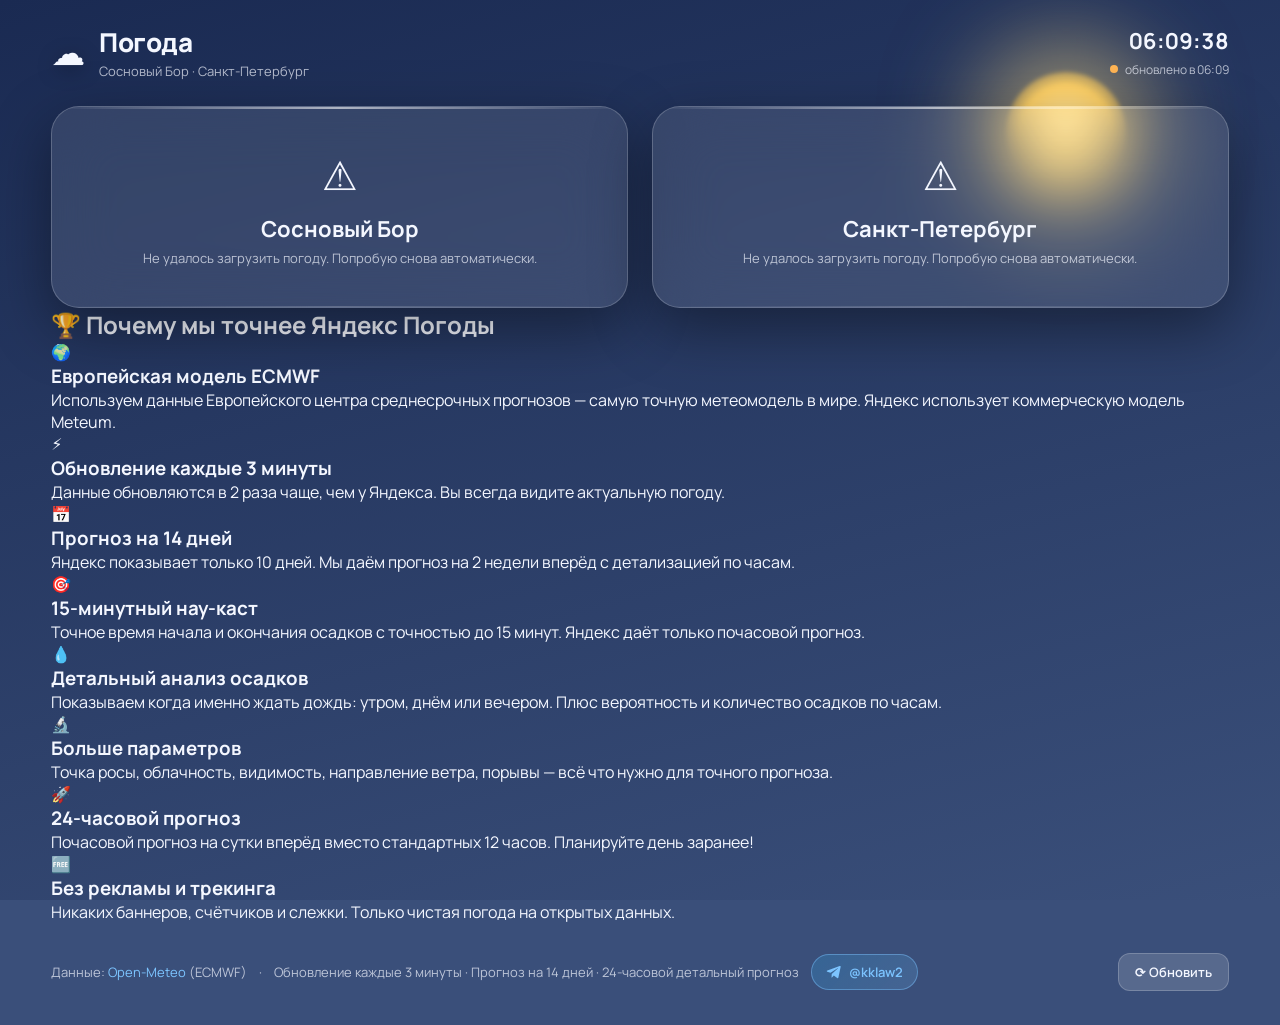
==== index.html @ fc07a5f2 "Add files via upload" ====
<!DOCTYPE html>
<html lang="ru">
<head>
  <meta charset="UTF-8" />
  <meta name="viewport" content="width=device-width, initial-scale=1.0, viewport-fit=cover" />
  <title>Погода · Сосновый Бор и Санкт-Петербург</title>

  <!-- PWA: установка как приложение на Android / iOS -->
  <meta name="theme-color" content="#1a2a52" />
  <meta name="description" content="Точный прогноз погоды для Соснового Бора и Санкт-Петербурга: когда ждать осадки, почасовой прогноз и неделя." />
  <link rel="manifest" href="manifest.webmanifest" />
  <meta name="mobile-web-app-capable" content="yes" />
  <meta name="apple-mobile-web-app-capable" content="yes" />
  <meta name="apple-mobile-web-app-status-bar-style" content="black-translucent" />
  <meta name="apple-mobile-web-app-title" content="Погода" />
  <link rel="apple-touch-icon" href="apple-touch-icon.png" />
  <link rel="icon" type="image/png" sizes="192x192" href="icon-192.png" />
  <link rel="icon" type="image/png" sizes="32x32" href="favicon-32.png" />

  <link rel="preconnect" href="https://fonts.googleapis.com" />
  <link rel="preconnect" href="https://fonts.gstatic.com" crossorigin />
  <link href="https://fonts.googleapis.com/css2?family=Manrope:wght@300;400;500;600;700;800&display=swap" rel="stylesheet" />
  <link rel="stylesheet" href="style.css" />
</head>
<body>
  <!-- Анимированный фон -->
  <div class="sky" id="sky"></div>
  <div class="stars" id="stars"></div>
  <div class="particles" id="particles"></div>
  <div class="sun-moon" id="sunMoon"></div>

  <header class="topbar">
    <div class="brand">
      <span class="logo">☁</span>
      <div>
        <h1>Погода</h1>
        <p class="subtitle">Сосновый Бор · Санкт-Петербург</p>
      </div>
    </div>
    <div class="status">
      <div class="clock" id="clock">--:--:--</div>
      <div class="updated" id="updated">
        <span class="pulse" id="pulse"></span>
        <span id="updatedText">загрузка…</span>
      </div>
    </div>
  </header>

  <main class="grid" id="cards">
    <!-- Карточки городов рендерятся из app.js -->
  </main>

  <!-- Блок преимуществ -->
  <section class="advantages">
    <h2 class="adv-title">🏆 Почему мы точнее Яндекс Погоды</h2>
    <div class="adv-grid">
      <div class="adv-card">
        <div class="adv-icon">🌍</div>
        <h3>Европейская модель ECMWF</h3>
        <p>Используем данные Европейского центра среднесрочных прогнозов — самую точную метеомодель в мире. Яндекс использует коммерческую модель Meteum.</p>
      </div>
      <div class="adv-card">
        <div class="adv-icon">⚡</div>
        <h3>Обновление каждые 3 минуты</h3>
        <p>Данные обновляются в 2 раза чаще, чем у Яндекса. Вы всегда видите актуальную погоду.</p>
      </div>
      <div class="adv-card">
        <div class="adv-icon">📅</div>
        <h3>Прогноз на 14 дней</h3>
        <p>Яндекс показывает только 10 дней. Мы даём прогноз на 2 недели вперёд с детализацией по часам.</p>
      </div>
      <div class="adv-card">
        <div class="adv-icon">🎯</div>
        <h3>15-минутный нау-каст</h3>
        <p>Точное время начала и окончания осадков с точностью до 15 минут. Яндекс даёт только почасовой прогноз.</p>
      </div>
      <div class="adv-card">
        <div class="adv-icon">💧</div>
        <h3>Детальный анализ осадков</h3>
        <p>Показываем когда именно ждать дождь: утром, днём или вечером. Плюс вероятность и количество осадков по часам.</p>
      </div>
      <div class="adv-card">
        <div class="adv-icon">🔬</div>
        <h3>Больше параметров</h3>
        <p>Точка росы, облачность, видимость, направление ветра, порывы — всё что нужно для точного прогноза.</p>
      </div>
      <div class="adv-card">
        <div class="adv-icon">🚀</div>
        <h3>24-часовой прогноз</h3>
        <p>Почасовой прогноз на сутки вперёд вместо стандартных 12 часов. Планируйте день заранее!</p>
      </div>
      <div class="adv-card">
        <div class="adv-icon">🆓</div>
        <h3>Без рекламы и трекинга</h3>
        <p>Никаких баннеров, счётчиков и слежки. Только чистая погода на открытых данных.</p>
      </div>
    </div>
  </section>

  <footer class="foot">
    <span>Данные: <a href="https://open-meteo.com" target="_blank" rel="noopener">Open-Meteo</a> (ECMWF)</span>
    <span>·</span>
    <span>Обновление каждые 3 минуты · Прогноз на 14 дней · 24-часовой детальный прогноз</span>
    <a class="creator" href="https://t.me/kklaw2" target="_blank" rel="noopener" title="Создатель в Telegram">
      <svg viewBox="0 0 24 24" fill="currentColor" aria-hidden="true"><path d="M21.94 4.6 18.6 20.3c-.25 1.1-.9 1.37-1.83.85l-5.05-3.72-2.44 2.35c-.27.27-.5.5-1.02.5l.36-5.14L17.99 6.4c.41-.36-.09-.56-.63-.2L6.83 13.04l-4.97-1.55c-1.08-.34-1.1-1.08.23-1.6L20.5 3.07c.9-.34 1.69.2 1.44 1.53z"/></svg>
      @kklaw2
    </a>
    <button id="refreshBtn" class="refresh" title="Обновить сейчас">⟳ Обновить</button>
  </footer>

  <!-- Шаблон карточки города -->
  <template id="cardTemplate">
    <article class="card">
      <div class="card-glow"></div>
      <div class="card-head">
        <div class="city">
          <h2 class="city-name"></h2>
          <p class="city-time"></p>
        </div>
        <div class="now-icon"></div>
      </div>

      <div class="now">
        <div class="temp-wrap">
          <span class="temp"></span>
          <span class="deg">°</span>
        </div>
        <div class="now-meta">
          <p class="desc"></p>
          <p class="feels">ощущается как <b class="feels-val"></b>°</p>
          <p class="range"><span class="t-max"></span>° / <span class="t-min"></span>°</p>
        </div>
      </div>

      <!-- Когда ждать осадки -->
      <div class="precip-block">
        <div class="precip-top">
          <span class="precip-ico">💧</span>
          <span class="precip-headline"></span>
        </div>
        <div class="precip-lines"></div>
      </div>

      <div class="details">
        <div class="detail"><span class="d-label">Ветер</span><span class="d-val wind"></span></div>
        <div class="detail"><span class="d-label">Порывы</span><span class="d-val gusts"></span></div>
        <div class="detail"><span class="d-label">Влажность</span><span class="d-val humidity"></span></div>
        <div class="detail"><span class="d-label">Давление</span><span class="d-val pressure"></span></div>
        <div class="detail"><span class="d-label">Осадки сейчас</span><span class="d-val precip"></span></div>
        <div class="detail"><span class="d-label">УФ-индекс</span><span class="d-val uv"></span></div>
        <div class="detail"><span class="d-label">Восход</span><span class="d-val sunrise"></span></div>
        <div class="detail"><span class="d-label">Закат</span><span class="d-val sunset"></span></div>
      </div>

      <div class="section-title">Почасовой прогноз</div>
      <div class="hourly"></div>

      <div class="section-title">На 14 дней</div>
      <div class="daily"></div>
    </article>
  </template>

  <!-- Инструкция по установке (для iOS и браузеров без авто-установки) -->
  <div class="sheet" id="installSheet" hidden>
    <div class="sheet-card">
      <button class="sheet-close" aria-label="Закрыть">✕</button>
      <h3>Установить приложение</h3>
      <p class="sheet-sub">Добавьте «Погоду» на главный экран — она откроется как обычное приложение, на весь экран и без браузера.</p>
      <ol class="sheet-steps"></ol>
      <p class="sheet-note">Совет: приложение должно открываться по ссылке (https://…), а не как файл с диска — иначе установка недоступна.</p>
    </div>
  </div>

  <script src="app.js"></script>
</body>
</html>
---- style.css ----
:root {
  --bg-top: #1a2a52;
  --bg-bot: #3a4f7a;
  --glass: rgba(255, 255, 255, 0.1);
  --glass-strong: rgba(255, 255, 255, 0.15);
  --border: rgba(255, 255, 255, 0.2);
  --text: #f4f7ff;
  --muted: rgba(244, 247, 255, 0.7);
  --accent: #7cc4ff;
  --shadow: 0 20px 60px rgba(0, 0, 0, 0.4);
  --radius: 28px;
}

* { margin: 0; padding: 0; box-sizing: border-box; }
html { -webkit-text-size-adjust: 100%; text-size-adjust: 100%; }
html, body { min-height: 100%; }

body {
  font-family: "Manrope", system-ui, -apple-system, sans-serif;
  color: var(--text);
  background: var(--bg-bot);
  overflow-x: hidden;
  position: relative;
  min-height: 100vh;
  min-height: 100dvh;
  padding: max(24px, env(safe-area-inset-top)) clamp(14px, 4vw, 56px)
           calc(34px + env(safe-area-inset-bottom));
  transition: background 1.4s ease;
  -webkit-tap-highlight-color: transparent;
  -webkit-font-smoothing: antialiased;
  text-rendering: optimizeLegibility;
}

/* ---------- Анимированный фон ---------- */
.sky {
  position: fixed; inset: 0; z-index: -3;
  background: linear-gradient(165deg, var(--bg-top), var(--bg-bot));
  transition: background 1.6s ease;
}
.stars {
  position: fixed; inset: 0; z-index: -2;
  opacity: 0; transition: opacity 1.6s ease;
  background-image:
    radial-gradient(1.4px 1.4px at 20% 30%, #fff, transparent),
    radial-gradient(1.2px 1.2px at 70% 20%, #fff, transparent),
    radial-gradient(1.6px 1.6px at 40% 70%, #fff, transparent),
    radial-gradient(1px 1px at 85% 55%, #fff, transparent),
    radial-gradient(1.3px 1.3px at 55% 40%, #fff, transparent),
    radial-gradient(1.1px 1.1px at 10% 80%, #fff, transparent),
    radial-gradient(1.5px 1.5px at 90% 85%, #fff, transparent),
    radial-gradient(1px 1px at 30% 15%, #fff, transparent);
  animation: twinkle 5s ease-in-out infinite alternate;
}
body.is-night .stars { opacity: 0.8; }
@keyframes twinkle { from { opacity: 0.45; } to { opacity: 0.85; } }

.sun-moon {
  position: fixed; top: 8%; right: 12%;
  width: 120px; height: 120px; border-radius: 50%;
  z-index: -2; filter: blur(2px); transition: all 1.6s ease;
  background: radial-gradient(circle at 50% 50%, #ffe9a8, #ffd166 55%, rgba(255,209,102,0));
  box-shadow: 0 0 90px 30px rgba(255, 220, 130, 0.55);
}
body.is-night .sun-moon {
  background: radial-gradient(circle at 38% 38%, #f4f7ff, #c8d2e6 60%, rgba(200,210,230,0));
  box-shadow: 0 0 70px 14px rgba(200, 215, 245, 0.4);
}

.particles { position: fixed; inset: 0; z-index: -1; pointer-events: none; overflow: hidden; }
.drop {
  position: absolute; top: -12%; width: 2px; height: 60px;
  background: linear-gradient(transparent, rgba(174, 204, 255, 0.7));
  animation: fall linear infinite; will-change: transform;
}
@keyframes fall { to { transform: translateY(120vh); } }
.flake {
  position: absolute; top: -8%; color: #fff; opacity: 0.85;
  animation: snow linear infinite; will-change: transform;
}
@keyframes snow { to { transform: translateY(115vh) translateX(40px) rotate(360deg); } }

/* ---------- Шапка ---------- */
.topbar {
  display: flex; justify-content: space-between; align-items: center;
  flex-wrap: wrap; gap: 16px; max-width: 1180px; margin: 0 auto 26px;
}
.brand { display: flex; align-items: center; gap: 14px; }
.logo {
  font-size: 34px; filter: drop-shadow(0 4px 10px rgba(0,0,0,.3));
  animation: bob 4s ease-in-out infinite;
}
@keyframes bob { 0%,100% { transform: translateY(0); } 50% { transform: translateY(-6px); } }
.topbar h1 { font-size: clamp(22px, 5vw, 26px); font-weight: 800; letter-spacing: -0.5px; }
.subtitle { font-size: 13px; color: var(--muted); margin-top: 2px; }

.status { text-align: right; }
.clock { font-size: clamp(18px, 5vw, 22px); font-weight: 700; font-variant-numeric: tabular-nums; }
.updated { display: inline-flex; align-items: center; gap: 7px; font-size: 12px; color: var(--muted); margin-top: 4px; }
.pulse {
  width: 8px; height: 8px; border-radius: 50%;
  background: #59e08a; box-shadow: 0 0 0 0 rgba(89,224,138,.7);
  animation: ping 2s ease-out infinite;
}
.pulse.stale { background: #ffb454; animation: none; }
@keyframes ping {
  0% { box-shadow: 0 0 0 0 rgba(89,224,138,.6); }
  70% { box-shadow: 0 0 0 9px rgba(89,224,138,0); }
  100% { box-shadow: 0 0 0 0 rgba(89,224,138,0); }
}

/* ---------- Сетка карточек ---------- */
.grid {
  display: grid; grid-template-columns: repeat(auto-fit, minmax(330px, 1fr));
  gap: 24px; max-width: 1180px; margin: 0 auto;
}
.card {
  position: relative; background: var(--glass);
  backdrop-filter: blur(30px); -webkit-backdrop-filter: blur(30px);
  border: 1px solid var(--border); border-radius: var(--radius);
  padding: 28px; box-shadow: var(--shadow); overflow: hidden;
  transition: transform 0.3s ease, box-shadow 0.3s ease;
}
.grid.intro .card { animation: rise 0.7s cubic-bezier(.2,.8,.2,1) both; }
.card::before {
  content: ""; position: absolute; inset: 0 0 auto 0; height: 2px;
  background: linear-gradient(90deg, transparent, rgba(255,255,255,.6), transparent);
}
.card::after {
  content: ""; position: absolute; inset: auto 0 0 0; height: 1px;
  background: linear-gradient(90deg, transparent, rgba(255,255,255,.2), transparent);
}
.grid.intro .card:nth-child(2) { animation-delay: 0.12s; }
@keyframes rise { from { opacity: 0; transform: translateY(26px); } to { opacity: 1; transform: none; } }
.card-glow {
  position: absolute; top: -80px; right: -80px; width: 250px; height: 250px;
  border-radius: 50%; filter: blur(60px); pointer-events: none;
  background: radial-gradient(circle, rgba(124,196,255,.4), transparent 70%);
  animation: glow-pulse 4s ease-in-out infinite alternate;
}
@keyframes glow-pulse {
  from { opacity: 0.6; transform: scale(1); }
  to { opacity: 1; transform: scale(1.1); }
}

.card-head { display: flex; justify-content: space-between; align-items: flex-start; }
.city-name { font-size: 22px; font-weight: 700; }
.city-time { font-size: 13px; color: var(--muted); margin-top: 3px; }
.now-icon { width: 64px; height: 64px; flex-shrink: 0; }
.now-icon svg { width: 100%; height: 100%; }

.now { display: flex; align-items: center; gap: 18px; margin: 18px 0 22px; }
.temp-wrap { display: flex; align-items: flex-start; line-height: 0.9; }
.temp {
  font-size: clamp(60px, 16vw, 76px); font-weight: 800; letter-spacing: -3px;
  background: linear-gradient(180deg, #ffffff, #a8c5ff);
  -webkit-background-clip: text; background-clip: text;
  -webkit-text-fill-color: transparent;
  filter: drop-shadow(0 2px 8px rgba(255,255,255,0.3));
}
.deg { font-size: 34px; font-weight: 600; margin-top: 6px; color: var(--muted); }
.now-meta { flex: 1; min-width: 0; }
.desc { font-size: 16px; font-weight: 600; text-transform: capitalize; }
.feels { font-size: 13px; color: var(--muted); margin-top: 5px; }
.range { font-size: 13px; color: var(--muted); margin-top: 2px; }

/* ---------- Когда ждать осадки ---------- */
.precip-block {
  margin: 0 0 20px; padding: 16px 18px; border-radius: 18px;
  background: var(--glass-strong); border: 1px solid var(--border);
  border-left: 4px solid var(--accent);
  box-shadow: 0 4px 12px rgba(0, 0, 0, 0.15);
}
.precip-top { display: flex; align-items: center; gap: 10px; }
.precip-ico { font-size: 18px; flex-shrink: 0; }
.precip-headline { font-size: 15px; font-weight: 700; line-height: 1.25; }
.precip-lines { display: flex; flex-direction: column; gap: 5px; margin-top: 10px; }
.precip-line {
  font-size: 13px; color: var(--muted); padding-left: 28px; position: relative;
}
.precip-line::before {
  content: "•"; position: absolute; left: 12px; color: var(--accent);
}
/* Варианты по состоянию */
.precip-block.p-dry  {
  border-left-color: #ffd166;
  background: rgba(255, 209, 102, 0.08);
}
.precip-block.p-soon {
  border-left-color: var(--accent);
  background: rgba(124, 196, 255, 0.1);
}
.precip-block.p-now  {
  border-left-color: #7cc4ff;
  background: rgba(124, 196, 255, 0.18);
  box-shadow: 0 0 20px rgba(124, 196, 255, 0.3);
}

.details { display: grid; grid-template-columns: repeat(3, 1fr); gap: 10px; margin-bottom: 22px; }
.detail {
  background: var(--glass-strong); border: 1px solid var(--border);
  border-radius: 16px; padding: 12px 14px; display: flex; flex-direction: column; gap: 5px;
  transition: transform 0.2s ease, background 0.2s ease;
}
.detail:hover {
  background: rgba(255, 255, 255, 0.18);
  transform: translateY(-2px);
}
.d-label { font-size: 11px; color: var(--muted); text-transform: uppercase; letter-spacing: .5px; }
.d-val { font-size: 15px; font-weight: 600; }

.section-title {
  font-size: 12px; text-transform: uppercase; letter-spacing: 1px;
  color: var(--muted); margin: 4px 0 12px; font-weight: 600;
}

.hourly {
  display: flex; gap: 10px; overflow-x: auto; overflow-y: hidden;
  padding-bottom: 8px; margin-bottom: 18px;
  scrollbar-width: thin; scrollbar-color: var(--border) transparent;
  -webkit-overflow-scrolling: touch; scroll-snap-type: x mandatory;
  /* Фикс для мобильных: принудительный скролл */
  touch-action: pan-x;
  overscroll-behavior-x: contain;
  /* Явно указываем, что контейнер не должен сжиматься */
  flex-wrap: nowrap;
}
.hourly::-webkit-scrollbar { height: 6px; }
.hourly::-webkit-scrollbar-thumb { background: var(--border); border-radius: 6px; }
.hour {
  /* Фиксированная ширина без возможности сжатия */
  flex: 0 0 62px;
  text-align: center;
  scroll-snap-align: start;
  background: var(--glass-strong);
  border: 1px solid var(--border);
  border-radius: 16px;
  padding: 14px 10px;
  transition: transform 0.2s ease, background 0.2s ease, box-shadow 0.2s ease;
  /* Убираем min-width и width, т.к. flex-basis уже задаёт размер */
}
.hour:hover {
  background: rgba(255, 255, 255, 0.2);
  transform: translateY(-3px);
  box-shadow: 0 8px 20px rgba(0, 0, 0, 0.3);
}
.hour .h-time { font-size: 12px; color: var(--muted); }
.hour svg { width: 26px; height: 26px; margin: 6px 0; }
.hour .h-temp { font-size: 15px; font-weight: 700; }
.hour .h-prob { font-size: 11px; color: var(--muted); margin-top: 3px; font-variant-numeric: tabular-nums; }
.hour .h-prob.on { color: var(--accent); font-weight: 700; }
.hour.wet {
  background: rgba(124, 196, 255, 0.2);
  border-color: rgba(124, 196, 255, 0.5);
  box-shadow: 0 0 20px rgba(124, 196, 255, 0.3);
}

.daily { display: flex; flex-direction: column; gap: 8px; }
.day {
  display: grid; grid-template-columns: 32px 1fr auto; align-items: center; gap: 12px;
  padding: 12px 14px; background: var(--glass-strong);
  border: 1px solid var(--border); border-radius: 15px;
  transition: transform 0.2s ease, background 0.2s ease, box-shadow 0.2s ease;
}
.day:hover {
  background: rgba(255, 255, 255, 0.18);
  transform: translateX(4px);
  box-shadow: 0 4px 16px rgba(0, 0, 0, 0.2);
}
.day .d-ico { width: 32px; height: 32px; }
.day .d-ico svg { width: 32px; height: 32px; display: block; }
.day .d-info { min-width: 0; display: flex; flex-direction: column; gap: 2px; }
.day .d-name { font-size: 14px; font-weight: 600; text-transform: capitalize; }
.day .d-when {
  font-size: 12px; color: var(--muted); line-height: 1.2;
  white-space: nowrap; overflow: hidden; text-overflow: ellipsis;
}
.day .d-when.on { color: var(--accent); font-weight: 600; }
.day .d-temps { display: flex; align-items: center; gap: 8px; font-size: 14px; }
.day .dt-min { color: var(--muted); min-width: 26px; text-align: right; }
.day .dt-max { min-width: 26px; text-align: right; font-weight: 600; }
.bar {
  width: 46px; height: 5px; border-radius: 4px; opacity: .85;
  background: linear-gradient(90deg, #6bd6ff, #ffd166, #ff7b6b);
}

/* ---------- Подвал ---------- */
.foot {
  max-width: 1180px; margin: 30px auto 0;
  display: flex; align-items: center; gap: 12px; flex-wrap: wrap;
  font-size: 13px; color: var(--muted);
}
.foot a { color: var(--accent); text-decoration: none; }
.foot a:hover { text-decoration: underline; }
.creator {
  display: inline-flex; align-items: center; gap: 7px; text-decoration: none;
  color: var(--text); font-weight: 600; padding: 8px 14px; border-radius: 999px;
  background: linear-gradient(135deg, rgba(45,156,219,.28), rgba(124,196,255,.18));
  border: 1px solid rgba(124,196,255,.45);
  transition: transform .15s ease, box-shadow .2s ease, background .2s ease;
}
.creator:hover {
  background: linear-gradient(135deg, rgba(45,156,219,.45), rgba(124,196,255,.32));
  transform: translateY(-1px); box-shadow: 0 6px 18px rgba(45,156,219,.4);
}
.creator svg { width: 16px; height: 16px; flex-shrink: 0; }
.refresh {
  margin-left: auto; background: var(--glass-strong); border: 1px solid var(--border);
  color: var(--text); padding: 9px 16px; border-radius: 12px; cursor: pointer;
  font-family: inherit; font-size: 13px; font-weight: 600;
  transition: transform .15s ease, background .2s ease;
}
.refresh:hover { background: rgba(255,255,255,.2); transform: translateY(-1px); }
.refresh:active { transform: scale(.96); }
.refresh.spin { animation: spin .8s linear; }
@keyframes spin { to { transform: rotate(360deg); } }

.card.error { text-align: center; padding: 40px 26px; }
.card.error .err-icon { font-size: 40px; margin-bottom: 12px; }

/* ---------- Адаптив под телефоны ---------- */
@media (hover: hover) {
  .card { transition: transform .25s ease, box-shadow .25s ease; }
  .card:hover { transform: translateY(-4px); box-shadow: 0 28px 70px rgba(0,0,0,.42); }
}
@media (max-width: 640px) {
  .grid { gap: 16px; }
  .card {
    padding: 20px 18px; border-radius: 22px;
    backdrop-filter: blur(14px); -webkit-backdrop-filter: blur(14px);
  }
  .topbar { margin-bottom: 18px; }
  .details { grid-template-columns: repeat(2, 1fr); gap: 8px; }
  .now-icon { width: 56px; height: 56px; }
  .foot { justify-content: center; text-align: center; gap: 10px; }
  .refresh { margin-left: 0; width: 100%; padding: 14px; font-size: 15px; }
}
@media (max-width: 380px) {
  .temp { letter-spacing: -2px; }
  .deg { font-size: 28px; }
}
@media (prefers-reduced-motion: reduce) {
  *, *::before, *::after {
    animation-duration: .001ms !important; animation-iteration-count: 1 !important;
    transition-duration: .001ms !important;
  }
  .particles { display: none; }
}
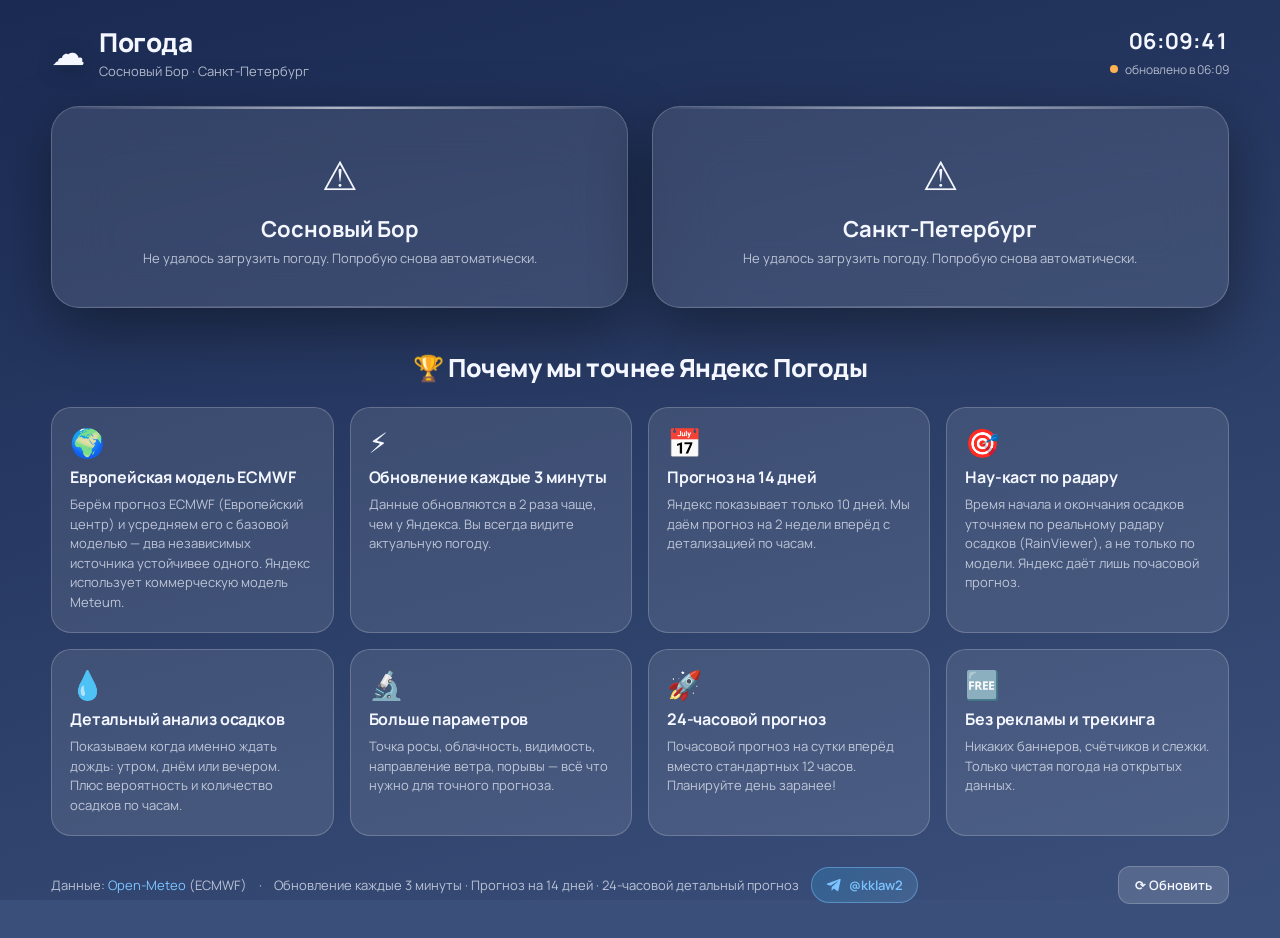
==== commit 580cfc9f: "Add files via upload" ====
--- a/index.html
+++ b/index.html
@@ -57,7 +57,7 @@
       <div class="adv-card">
         <div class="adv-icon">🌍</div>
         <h3>Европейская модель ECMWF</h3>
-        <p>Используем данные Европейского центра среднесрочных прогнозов — самую точную метеомодель в мире. Яндекс использует коммерческую модель Meteum.</p>
+        <p>Берём прогноз ECMWF (Европейский центр) и усредняем его с базовой моделью — два независимых источника устойчивее одного. Яндекс использует коммерческую модель Meteum.</p>
       </div>
       <div class="adv-card">
         <div class="adv-icon">⚡</div>
@@ -71,8 +71,8 @@
       </div>
       <div class="adv-card">
         <div class="adv-icon">🎯</div>
-        <h3>15-минутный нау-каст</h3>
-        <p>Точное время начала и окончания осадков с точностью до 15 минут. Яндекс даёт только почасовой прогноз.</p>
+        <h3>Нау-каст по радару</h3>
+        <p>Время начала и окончания осадков уточняем по реальному радару осадков (RainViewer), а не только по модели. Яндекс даёт лишь почасовой прогноз.</p>
       </div>
       <div class="adv-card">
         <div class="adv-icon">💧</div>
--- a/style.css
+++ b/style.css
@@ -57,10 +57,13 @@
 .sun-moon {
   position: fixed; top: 8%; right: 12%;
   width: 120px; height: 120px; border-radius: 50%;
-  z-index: -2; filter: blur(2px); transition: all 1.6s ease;
+  z-index: -2; filter: blur(2px);
+  /* Скрыто до применения фона под погоду — чтобы при загрузке не вспыхивало большое солнце */
+  opacity: 0; transition: opacity 1.2s ease, background 1.6s ease, box-shadow 1.6s ease, top 1.6s ease, right 1.6s ease;
   background: radial-gradient(circle at 50% 50%, #ffe9a8, #ffd166 55%, rgba(255,209,102,0));
   box-shadow: 0 0 90px 30px rgba(255, 220, 130, 0.55);
 }
+body.ready .sun-moon { opacity: 1; }
 body.is-night .sun-moon {
   background: radial-gradient(circle at 38% 38%, #f4f7ff, #c8d2e6 60%, rgba(200,210,230,0));
   box-shadow: 0 0 70px 14px rgba(200, 215, 245, 0.4);
@@ -141,6 +144,37 @@
   from { opacity: 0.6; transform: scale(1); }
   to { opacity: 1; transform: scale(1.1); }
 }
+
+/* ---------- Скелетон загрузки (вместо пустого экрана и резкого скачка) ---------- */
+.card.skeleton { pointer-events: none; }
+.card.skeleton .now { margin-bottom: 22px; }
+.sk {
+  position: relative; overflow: hidden;
+  background: rgba(255, 255, 255, 0.08);
+  border-radius: 12px;
+}
+.sk::after {
+  content: ""; position: absolute; inset: 0;
+  transform: translateX(-100%); will-change: transform;
+  background: linear-gradient(90deg, transparent, rgba(255, 255, 255, 0.13), transparent);
+  animation: shimmer 1.4s ease-in-out infinite;
+}
+@keyframes shimmer { 100% { transform: translateX(100%); } }
+.sk-text   { display: inline-block; height: 12px; border-radius: 6px; vertical-align: middle; }
+.sk-circle { width: 64px; height: 64px; border-radius: 50%; flex-shrink: 0; }
+.sk-temp   { width: 130px; height: 72px; border-radius: 16px; }
+.sk-bar    { width: 100%; border-radius: 18px; }
+.sk-detail { height: 54px; border-radius: 16px; }
+.sk-hour   { flex: 0 0 62px; height: 98px; border-radius: 16px; }
+.sk-day    { height: 52px; border-radius: 15px; }
+/* Раскладка внутри скелетона, чтобы заглушка совпадала с реальной карточкой */
+.card.skeleton .city { display: flex; flex-direction: column; align-items: flex-start; }
+.card.skeleton .now { align-items: flex-start; }
+.card.skeleton .now-meta { display: flex; flex-direction: column; gap: 9px; }
+.card.skeleton .details { margin-bottom: 22px; }
+.card.skeleton .section-title { margin-top: 4px; }
+.hourly.sk-row { overflow: hidden; }
+.hourly.sk-row .sk-hour:first-child { margin-left: 0; }
 
 .card-head { display: flex; justify-content: space-between; align-items: flex-start; }
 .city-name { font-size: 22px; font-weight: 700; }
@@ -283,6 +317,32 @@
   background: linear-gradient(90deg, #6bd6ff, #ffd166, #ff7b6b);
 }
 
+/* ---------- Блок преимуществ ---------- */
+.advantages {
+  max-width: 1180px; margin: 42px auto 0;
+  animation: fade-up .7s ease both;
+}
+.adv-title {
+  font-size: clamp(19px, 4.5vw, 25px); font-weight: 800; letter-spacing: -0.5px;
+  text-align: center; margin-bottom: 22px;
+}
+.adv-grid {
+  display: grid; grid-template-columns: repeat(auto-fit, minmax(240px, 1fr)); gap: 16px;
+}
+.adv-card {
+  background: var(--glass); border: 1px solid var(--border); border-radius: 20px;
+  padding: 20px 18px; backdrop-filter: blur(18px); -webkit-backdrop-filter: blur(18px);
+  transition: transform .2s ease, background .2s ease, box-shadow .2s ease;
+}
+.adv-card:hover {
+  transform: translateY(-3px); background: rgba(255, 255, 255, 0.16);
+  box-shadow: 0 14px 36px rgba(0, 0, 0, 0.28);
+}
+.adv-icon { font-size: 28px; margin-bottom: 10px; line-height: 1; }
+.adv-card h3 { font-size: 16px; font-weight: 700; margin-bottom: 7px; letter-spacing: -0.2px; }
+.adv-card p { font-size: 13px; color: var(--muted); line-height: 1.5; }
+@keyframes fade-up { from { opacity: 0; transform: translateY(18px); } to { opacity: 1; transform: none; } }
+
 /* ---------- Подвал ---------- */
 .foot {
   max-width: 1180px; margin: 30px auto 0;
@@ -331,6 +391,12 @@
   .topbar { margin-bottom: 18px; }
   .details { grid-template-columns: repeat(2, 1fr); gap: 8px; }
   .now-icon { width: 56px; height: 56px; }
+  .sk-circle { width: 56px; height: 56px; }
+  /* На телефоне солнце меньше и мягче — не нависает над контентом */
+  .sun-moon { width: 96px; height: 96px; box-shadow: 0 0 64px 18px rgba(255, 220, 130, 0.42); }
+  .advantages { margin-top: 28px; }
+  .adv-grid { grid-template-columns: 1fr; gap: 12px; }
+  .adv-card { padding: 16px 16px; backdrop-filter: blur(10px); -webkit-backdrop-filter: blur(10px); }
   .foot { justify-content: center; text-align: center; gap: 10px; }
   .refresh { margin-left: 0; width: 100%; padding: 14px; font-size: 15px; }
 }
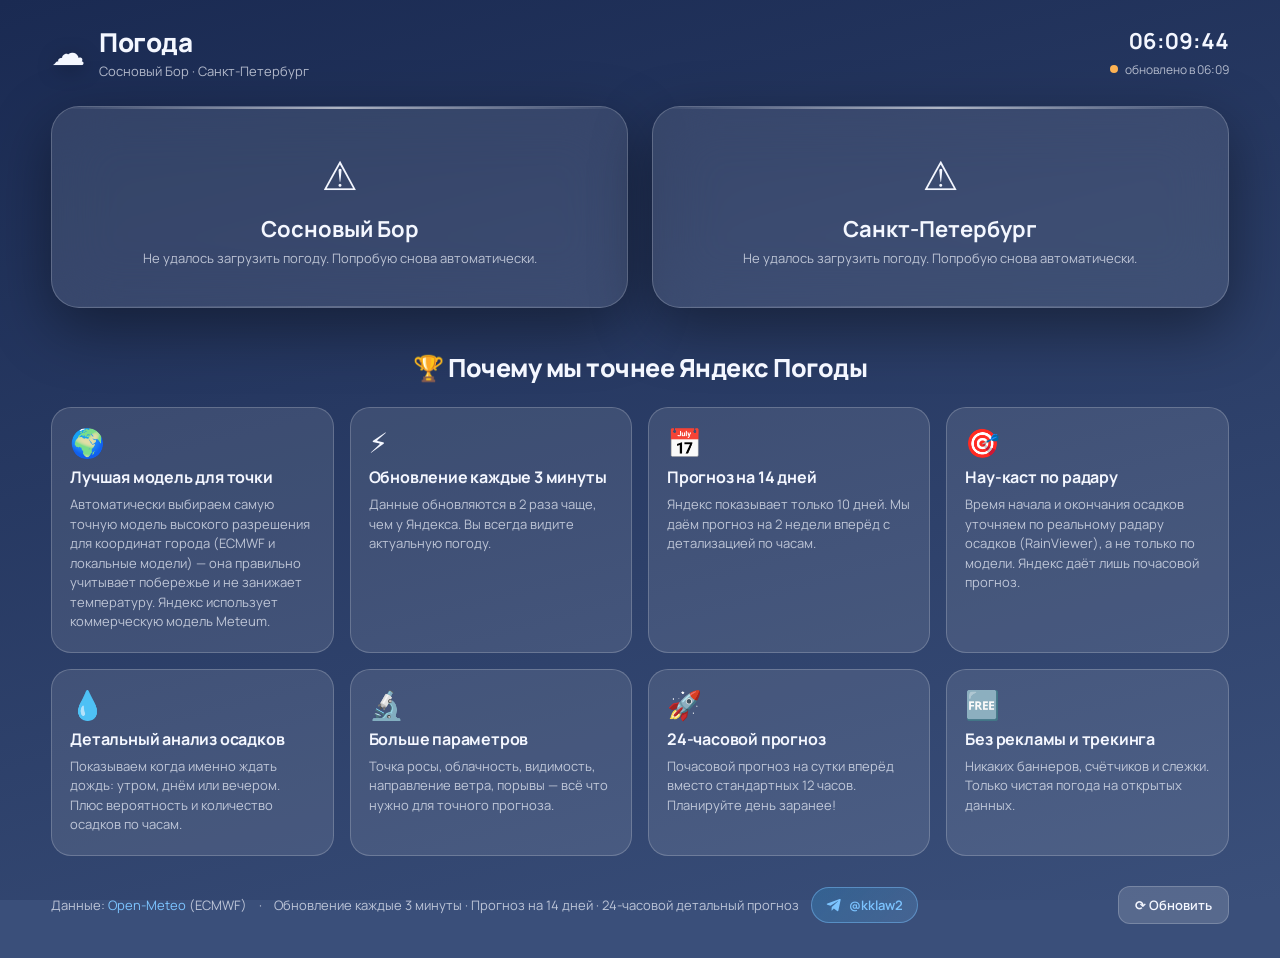
==== commit fa5d7cbf: "Add files via upload" ====
--- a/index.html
+++ b/index.html
@@ -56,8 +56,8 @@
     <div class="adv-grid">
       <div class="adv-card">
         <div class="adv-icon">🌍</div>
-        <h3>Европейская модель ECMWF</h3>
-        <p>Берём прогноз ECMWF (Европейский центр) и усредняем его с базовой моделью — два независимых источника устойчивее одного. Яндекс использует коммерческую модель Meteum.</p>
+        <h3>Лучшая модель для точки</h3>
+        <p>Автоматически выбираем самую точную модель высокого разрешения для координат города (ECMWF и локальные модели) — она правильно учитывает побережье и не занижает температуру. Яндекс использует коммерческую модель Meteum.</p>
       </div>
       <div class="adv-card">
         <div class="adv-icon">⚡</div>
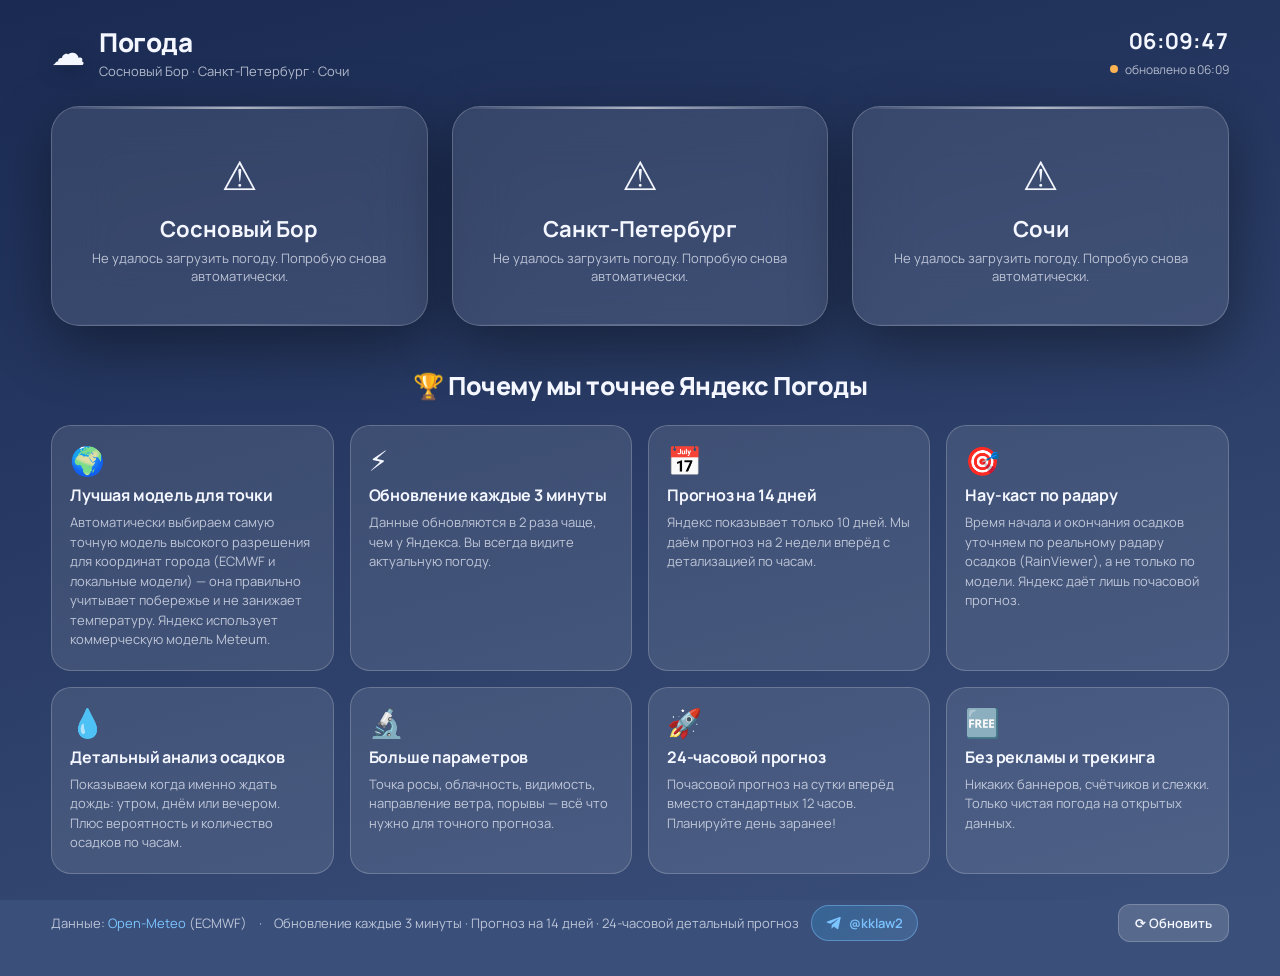
==== commit 15dcaace: "Add files via upload" ====
--- a/index.html
+++ b/index.html
@@ -3,7 +3,7 @@
 <head>
   <meta charset="UTF-8" />
   <meta name="viewport" content="width=device-width, initial-scale=1.0, viewport-fit=cover" />
-  <title>Погода · Сосновый Бор и Санкт-Петербург</title>
+  <title>Погода · Сосновый Бор, Санкт-Петербург и Сочи</title>
 
   <!-- PWA: установка как приложение на Android / iOS -->
   <meta name="theme-color" content="#1a2a52" />
@@ -19,7 +19,16 @@
 
   <link rel="preconnect" href="https://fonts.googleapis.com" />
   <link rel="preconnect" href="https://fonts.gstatic.com" crossorigin />
-  <link href="https://fonts.googleapis.com/css2?family=Manrope:wght@300;400;500;600;700;800&display=swap" rel="stylesheet" />
+  <!-- Шрифт грузим НЕблокирующе: если Google Fonts недоступны (VPN/файрвол/медленный
+       канал), страница всё равно сразу отрисуется системным шрифтом, а Manrope
+       подхватится позже, когда (и если) загрузится. Сайт больше не «висит» на шрифте. -->
+  <link rel="stylesheet"
+        href="https://fonts.googleapis.com/css2?family=Manrope:wght@300;400;500;600;700;800&display=swap"
+        media="print" onload="this.media='all'" />
+  <noscript>
+    <link rel="stylesheet"
+          href="https://fonts.googleapis.com/css2?family=Manrope:wght@300;400;500;600;700;800&display=swap" />
+  </noscript>
   <link rel="stylesheet" href="style.css" />
 </head>
 <body>
@@ -34,7 +43,7 @@
       <span class="logo">☁</span>
       <div>
         <h1>Погода</h1>
-        <p class="subtitle">Сосновый Бор · Санкт-Петербург</p>
+        <p class="subtitle">Сосновый Бор · Санкт-Петербург · Сочи</p>
       </div>
     </div>
     <div class="status">
@@ -152,6 +161,9 @@
         <div class="detail"><span class="d-label">Закат</span><span class="d-val sunset"></span></div>
       </div>
 
+      <div class="section-title">Температура · ближайшие 24 ч</div>
+      <div class="spark"></div>
+
       <div class="section-title">Почасовой прогноз</div>
       <div class="hourly"></div>
 
--- a/style.css
+++ b/style.css
@@ -133,6 +133,7 @@
   background: linear-gradient(90deg, transparent, rgba(255,255,255,.2), transparent);
 }
 .grid.intro .card:nth-child(2) { animation-delay: 0.12s; }
+.grid.intro .card:nth-child(3) { animation-delay: 0.24s; }
 @keyframes rise { from { opacity: 0; transform: translateY(26px); } to { opacity: 1; transform: none; } }
 .card-glow {
   position: absolute; top: -80px; right: -80px; width: 250px; height: 250px;
@@ -167,6 +168,7 @@
 .sk-detail { height: 54px; border-radius: 16px; }
 .sk-hour   { flex: 0 0 62px; height: 98px; border-radius: 16px; }
 .sk-day    { height: 52px; border-radius: 15px; }
+.sk-spark  { height: 88px; border-radius: 18px; }
 /* Раскладка внутри скелетона, чтобы заглушка совпадала с реальной карточкой */
 .card.skeleton .city { display: flex; flex-direction: column; align-items: flex-start; }
 .card.skeleton .now { align-items: flex-start; }
@@ -246,6 +248,42 @@
   font-size: 12px; text-transform: uppercase; letter-spacing: 1px;
   color: var(--muted); margin: 4px 0 12px; font-weight: 600;
 }
+
+/* ---------- Спарклайн: плавная кривая температуры на 24 часа ---------- */
+.spark {
+  margin-bottom: 18px;
+  background: var(--glass-strong);
+  border: 1px solid var(--border);
+  border-radius: 18px;
+  padding: 10px 8px 4px;
+}
+.spark:empty { display: none; }            /* нет данных — не показываем пустую плашку */
+.spark-svg { display: block; width: 100%; height: auto; }
+
+/* Заливка под кривой и сама линия (цвет берётся из inline-градиента в SVG) */
+.sp-area { opacity: 0.9; }
+.sp-line {
+  stroke-width: 3.4; stroke-linecap: round; stroke-linejoin: round;
+  filter: drop-shadow(0 2px 6px rgba(0, 0, 0, 0.35));
+}
+
+/* Подсветка ночных часов, сетка-стебелёк и подписи времени */
+.sp-night { fill: rgba(16, 24, 52, 0.30); }
+.sp-stem  { stroke: var(--border); stroke-width: 1; stroke-dasharray: 2 3; }
+.sp-tick  { fill: var(--muted); font-size: 21px; font-weight: 600; }
+
+/* Точки и подписи экстремумов (макс — тёплый, мин — холодный) */
+.sp-dot { stroke: rgba(255, 255, 255, 0.85); stroke-width: 1.4; }
+.sp-dot.sp-max { fill: #ff8d6b; }
+.sp-dot.sp-min { fill: #6bd6ff; }
+.sp-lab { font-size: 27px; font-weight: 800; paint-order: stroke; }
+.sp-lab.sp-max { fill: #ffb59b; }
+.sp-lab.sp-min { fill: #a6e4ff; }
+
+/* Точка «сейчас» с мягким пульсирующим ореолом */
+.sp-now { fill: #ffffff; }
+.sp-now-halo { fill: rgba(255, 255, 255, 0.30); animation: sp-pulse 2.4s ease-in-out infinite; }
+@keyframes sp-pulse { from { opacity: 0.15; } to { opacity: 0.55; } }
 
 .hourly {
   display: flex; gap: 10px; overflow-x: auto; overflow-y: hidden;
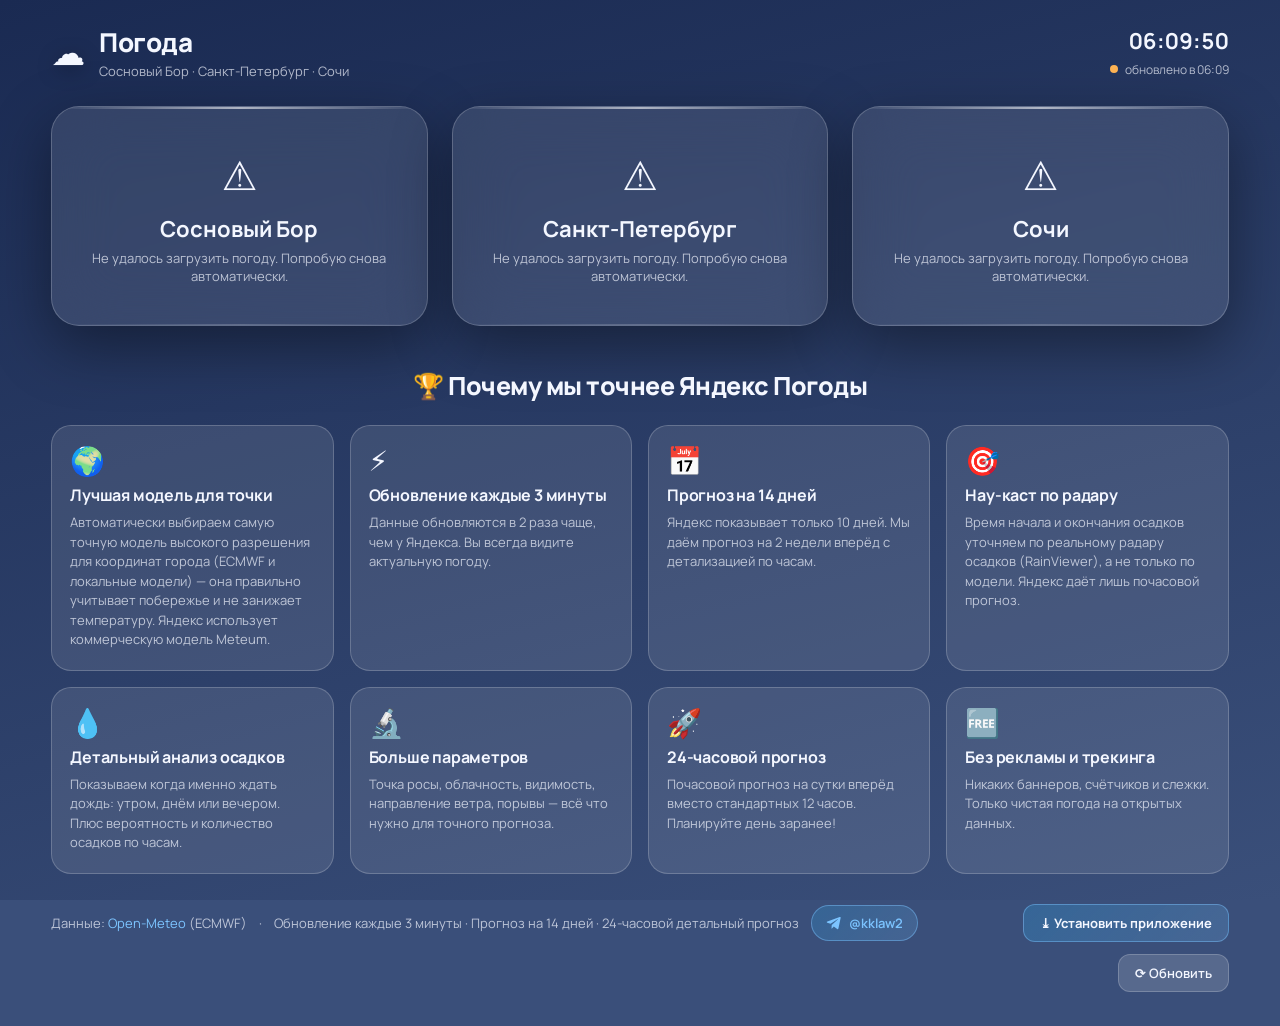
==== commit 5d1b9a4f: "Add files via upload" ====
--- a/index.html
+++ b/index.html
@@ -114,6 +114,7 @@
       <svg viewBox="0 0 24 24" fill="currentColor" aria-hidden="true"><path d="M21.94 4.6 18.6 20.3c-.25 1.1-.9 1.37-1.83.85l-5.05-3.72-2.44 2.35c-.27.27-.5.5-1.02.5l.36-5.14L17.99 6.4c.41-.36-.09-.56-.63-.2L6.83 13.04l-4.97-1.55c-1.08-.34-1.1-1.08.23-1.6L20.5 3.07c.9-.34 1.69.2 1.44 1.53z"/></svg>
       @kklaw2
     </a>
+    <button id="installBtn" class="install" title="Установить приложение" hidden>⤓ Установить приложение</button>
     <button id="refreshBtn" class="refresh" title="Обновить сейчас">⟳ Обновить</button>
   </footer>
 
--- a/style.css
+++ b/style.css
@@ -347,6 +347,7 @@
   white-space: nowrap; overflow: hidden; text-overflow: ellipsis;
 }
 .day .d-when.on { color: var(--accent); font-weight: 600; }
+.day .d-prec { display: none; }   /* компактная пометка осадков — только в мобильной плитке */
 .day .d-temps { display: flex; align-items: center; gap: 8px; font-size: 14px; }
 .day .dt-min { color: var(--muted); min-width: 26px; text-align: right; }
 .day .dt-max { min-width: 26px; text-align: right; font-weight: 600; }
@@ -411,6 +412,23 @@
 .refresh:active { transform: scale(.96); }
 .refresh.spin { animation: spin .8s linear; }
 @keyframes spin { to { transform: rotate(360deg); } }
+
+/* Кнопка установки приложения (PWA). Появляется, только если установка доступна
+   и сайт ещё не открыт как установленное приложение — логика в app.js. */
+.install {
+  margin-left: auto; cursor: pointer; font-family: inherit;
+  font-size: 13px; font-weight: 700; color: var(--text);
+  padding: 9px 16px; border-radius: 12px;
+  background: linear-gradient(135deg, rgba(45,156,219,.30), rgba(124,196,255,.20));
+  border: 1px solid rgba(124,196,255,.45);
+  transition: transform .15s ease, background .2s ease, box-shadow .2s ease;
+}
+.install:hover {
+  background: linear-gradient(135deg, rgba(45,156,219,.45), rgba(124,196,255,.32));
+  transform: translateY(-1px); box-shadow: 0 6px 18px rgba(45,156,219,.4);
+}
+.install:active { transform: scale(.96); }
+.install[hidden] { display: none; }
 
 .card.error { text-align: center; padding: 40px 26px; }
 .card.error .err-icon { font-size: 40px; margin-bottom: 12px; }
@@ -437,6 +455,34 @@
   .adv-card { padding: 16px 16px; backdrop-filter: blur(10px); -webkit-backdrop-filter: blur(10px); }
   .foot { justify-content: center; text-align: center; gap: 10px; }
   .refresh { margin-left: 0; width: 100%; padding: 14px; font-size: 15px; }
+  .install { margin-left: 0; width: 100%; padding: 14px; font-size: 15px; text-align: center; }
+
+  /* 14-дневный прогноз на телефоне — горизонтальная лента: дни листаются
+     вправо/влево, страница больше не растягивается длинным вертикальным списком */
+  .daily {
+    flex-direction: row; gap: 8px; overflow-x: auto; overflow-y: hidden;
+    padding-bottom: 8px; margin: 0 -2px;
+    scroll-snap-type: x mandatory; -webkit-overflow-scrolling: touch;
+    touch-action: pan-x; overscroll-behavior-x: contain;
+    scrollbar-width: thin; scrollbar-color: var(--border) transparent;
+  }
+  .daily::-webkit-scrollbar { height: 6px; }
+  .daily::-webkit-scrollbar-thumb { background: var(--border); border-radius: 6px; }
+  .day {
+    flex: 0 0 78px; display: flex; flex-direction: column; align-items: center;
+    gap: 6px; padding: 12px 8px 14px; text-align: center; scroll-snap-align: start;
+  }
+  .day:hover { transform: none; }   /* на тач-плитке боковой сдвиг не нужен */
+  .day .d-ico, .day .d-ico svg { width: 36px; height: 36px; }
+  .day .d-info { align-items: center; gap: 4px; width: 100%; }
+  .day .d-name { font-size: 12px; line-height: 1.1; white-space: nowrap; }
+  .day .d-when { display: none; }   /* подробный текст прячем — он есть в верхнем блоке и в подсказке */
+  .day .d-prec { display: block; font-size: 11px; font-weight: 600; color: var(--accent); white-space: nowrap; }
+  .day .d-prec:empty { display: none; }
+  .day .d-temps { flex-direction: column; gap: 1px; }
+  .day .dt-max { order: -1; font-size: 17px; font-weight: 700; min-width: 0; text-align: center; }
+  .day .dt-min { font-size: 13px; min-width: 0; text-align: center; }
+  .day .bar { display: none; }
 }
 @media (max-width: 380px) {
   .temp { letter-spacing: -2px; }
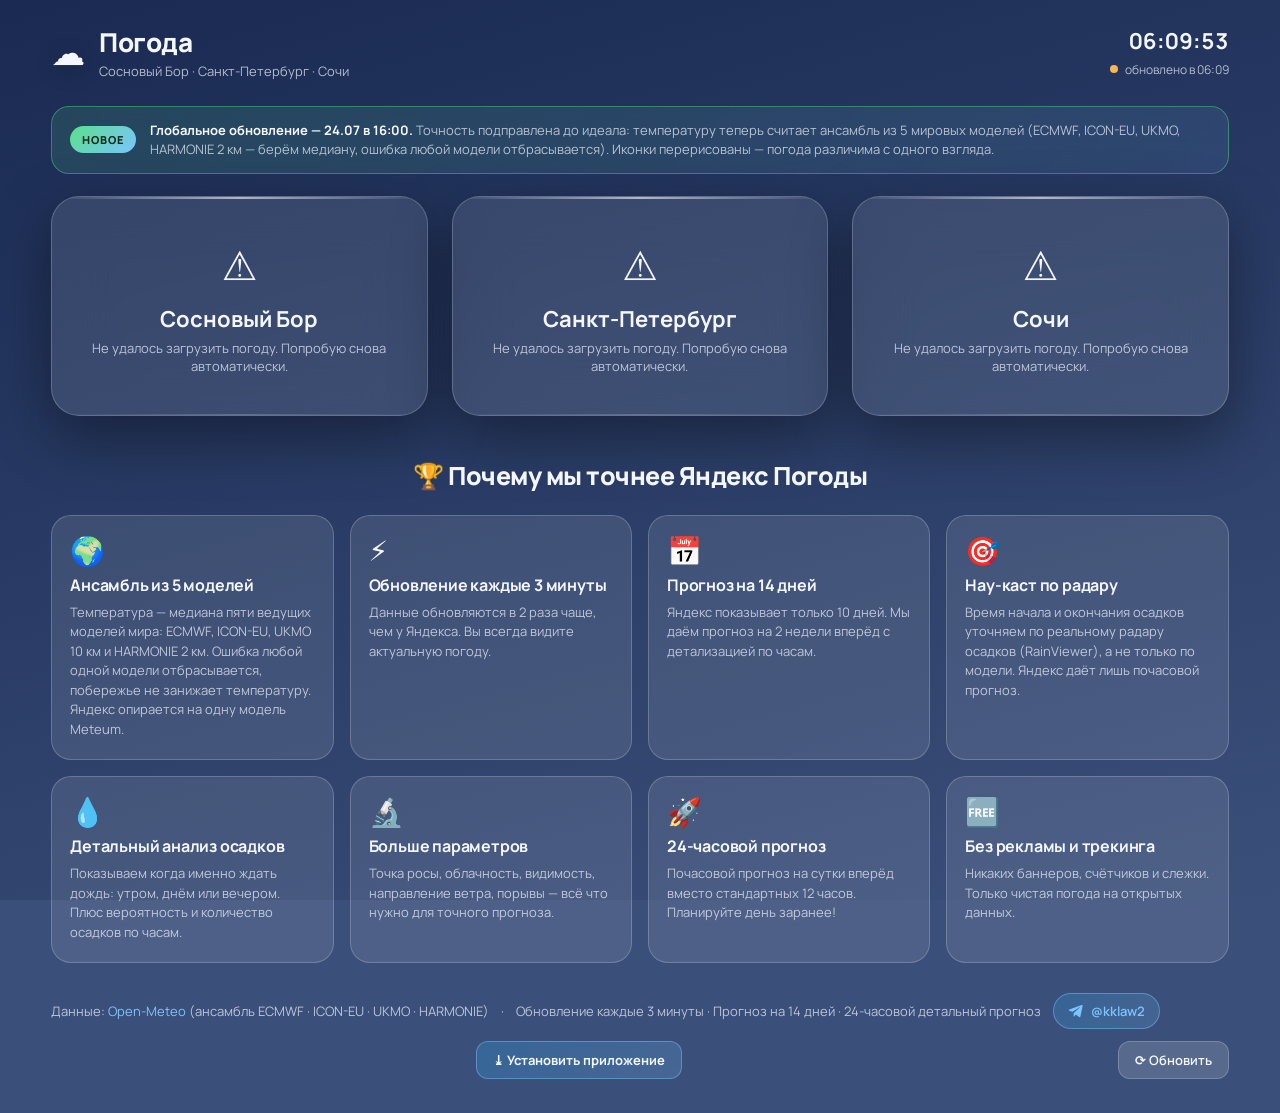
==== commit 9ae1dd5f: "Add files via upload" ====
--- a/index.html
+++ b/index.html
@@ -55,6 +55,12 @@
     </div>
   </header>
 
+  <!-- Анонс обновления -->
+  <section class="update-note">
+    <span class="un-badge">Новое</span>
+    <p class="un-text"><b>Глобальное обновление — 24.07 в 16:00.</b> Точность подправлена до идеала: температуру теперь считает ансамбль из 5 мировых моделей (ECMWF, ICON-EU, UKMO, HARMONIE 2 км — берём медиану, ошибка любой модели отбрасывается). Иконки перерисованы — погода различима с одного взгляда.</p>
+  </section>
+
   <main class="grid" id="cards">
     <!-- Карточки городов рендерятся из app.js -->
   </main>
@@ -65,8 +71,8 @@
     <div class="adv-grid">
       <div class="adv-card">
         <div class="adv-icon">🌍</div>
-        <h3>Лучшая модель для точки</h3>
-        <p>Автоматически выбираем самую точную модель высокого разрешения для координат города (ECMWF и локальные модели) — она правильно учитывает побережье и не занижает температуру. Яндекс использует коммерческую модель Meteum.</p>
+        <h3>Ансамбль из 5 моделей</h3>
+        <p>Температура — медиана пяти ведущих моделей мира: ECMWF, ICON-EU, UKMO 10 км и HARMONIE 2 км. Ошибка любой одной модели отбрасывается, побережье не занижает температуру. Яндекс опирается на одну модель Meteum.</p>
       </div>
       <div class="adv-card">
         <div class="adv-icon">⚡</div>
@@ -107,7 +113,7 @@
   </section>
 
   <footer class="foot">
-    <span>Данные: <a href="https://open-meteo.com" target="_blank" rel="noopener">Open-Meteo</a> (ECMWF)</span>
+    <span>Данные: <a href="https://open-meteo.com" target="_blank" rel="noopener">Open-Meteo</a> (ансамбль ECMWF · ICON-EU · UKMO · HARMONIE)</span>
     <span>·</span>
     <span>Обновление каждые 3 минуты · Прогноз на 14 дней · 24-часовой детальный прогноз</span>
     <a class="creator" href="https://t.me/kklaw2" target="_blank" rel="noopener" title="Создатель в Telegram">
--- a/style.css
+++ b/style.css
@@ -109,6 +109,28 @@
   0% { box-shadow: 0 0 0 0 rgba(89,224,138,.6); }
   70% { box-shadow: 0 0 0 9px rgba(89,224,138,0); }
   100% { box-shadow: 0 0 0 0 rgba(89,224,138,0); }
+}
+
+/* ---------- Анонс обновления ---------- */
+.update-note {
+  max-width: 1180px; margin: 0 auto 22px;
+  display: flex; align-items: center; gap: 14px;
+  padding: 14px 18px; border-radius: 18px;
+  background: linear-gradient(135deg, rgba(89, 224, 138, 0.14), rgba(124, 196, 255, 0.10));
+  border: 1px solid rgba(89, 224, 138, 0.4);
+  backdrop-filter: blur(18px); -webkit-backdrop-filter: blur(18px);
+  animation: fade-up 0.7s ease both;
+}
+.un-badge {
+  flex-shrink: 0; font-size: 11px; font-weight: 800; letter-spacing: 1px;
+  text-transform: uppercase; color: #0d2b18;
+  background: linear-gradient(135deg, #59e08a, #7cc4ff);
+  padding: 6px 12px; border-radius: 999px;
+}
+.un-text { font-size: 13px; line-height: 1.45; color: var(--muted); }
+.un-text b { color: var(--text); }
+@media (max-width: 640px) {
+  .update-note { flex-direction: column; align-items: flex-start; gap: 8px; padding: 12px 14px; }
 }
 
 /* ---------- Сетка карточек ---------- */
@@ -184,6 +206,26 @@
 .now-icon { width: 64px; height: 64px; flex-shrink: 0; }
 .now-icon svg { width: 100%; height: 100%; }
 
+/* ====== Лёгкая «жизнь» только крупной иконке (.now-icon). Мелкие в прогнозе — статичны. ====== */
+/* prefers-reduced-motion отключает всё это глобально (см. блок в конце файла). */
+@keyframes wxk-twinkle { 0%,100% { opacity: .7; } 50% { opacity: 1; } }
+@keyframes wxk-pulse   { 0%,100% { opacity: .16; transform: scale(1); } 50% { opacity: .30; transform: scale(1.08); } }
+@keyframes wxk-bob     { 0%,100% { transform: translateY(0); } 50% { transform: translateY(-1.5px); } }
+@keyframes wxk-drift   { 0%,100% { transform: translateX(0); } 50% { transform: translateX(2px); } }
+@keyframes wxk-rainf   { 0% { transform: translateY(-3px); opacity: 0; } 30% { opacity: 1; } 100% { transform: translateY(5px); opacity: 0; } }
+@keyframes wxk-snowf   { 0% { transform: translateY(-2px); opacity: .25; } 50% { opacity: 1; } 100% { transform: translateY(5px); opacity: .25; } }
+@keyframes wxk-flash   { 0%,44%,56%,100% { opacity: 1; } 49% { opacity: .25; } 53% { opacity: 1; } }
+
+.now-icon .wx-rays   { animation: wxk-twinkle 3.5s ease-in-out infinite; }
+.now-icon .wx-glow   { transform-box: fill-box; transform-origin: center; animation: wxk-pulse 4s ease-in-out infinite; }
+.now-icon .wx-sun    { transform-box: fill-box; transform-origin: center; animation: wxk-bob 6s ease-in-out infinite; }
+.now-icon .wx-cloud  { animation: wxk-drift 7s ease-in-out infinite; }
+.now-icon .wx-cloud2 { animation: wxk-drift 9s ease-in-out infinite; }
+.now-icon .wx-rain   { animation: wxk-rainf 1.3s ease-in infinite; }
+.now-icon .wx-snow   { animation: wxk-snowf 2.6s ease-in-out infinite; }
+.now-icon .wx-bolt   { animation: wxk-flash 3.5s ease-in-out infinite; }
+.now-icon .wx-fog    { animation: wxk-drift 5s ease-in-out infinite; }
+
 .now { display: flex; align-items: center; gap: 18px; margin: 18px 0 22px; }
 .temp-wrap { display: flex; align-items: flex-start; line-height: 0.9; }
 .temp {
@@ -268,7 +310,7 @@
 }
 
 /* Подсветка ночных часов, сетка-стебелёк и подписи времени */
-.sp-night { fill: rgba(16, 24, 52, 0.30); }
+.sp-night { fill: rgba(13, 20, 46, 0.12); }   /* лёгкая тень ночных часов, не сплошная плита */
 .sp-stem  { stroke: var(--border); stroke-width: 1; stroke-dasharray: 2 3; }
 .sp-tick  { fill: var(--muted); font-size: 21px; font-weight: 600; }
 
